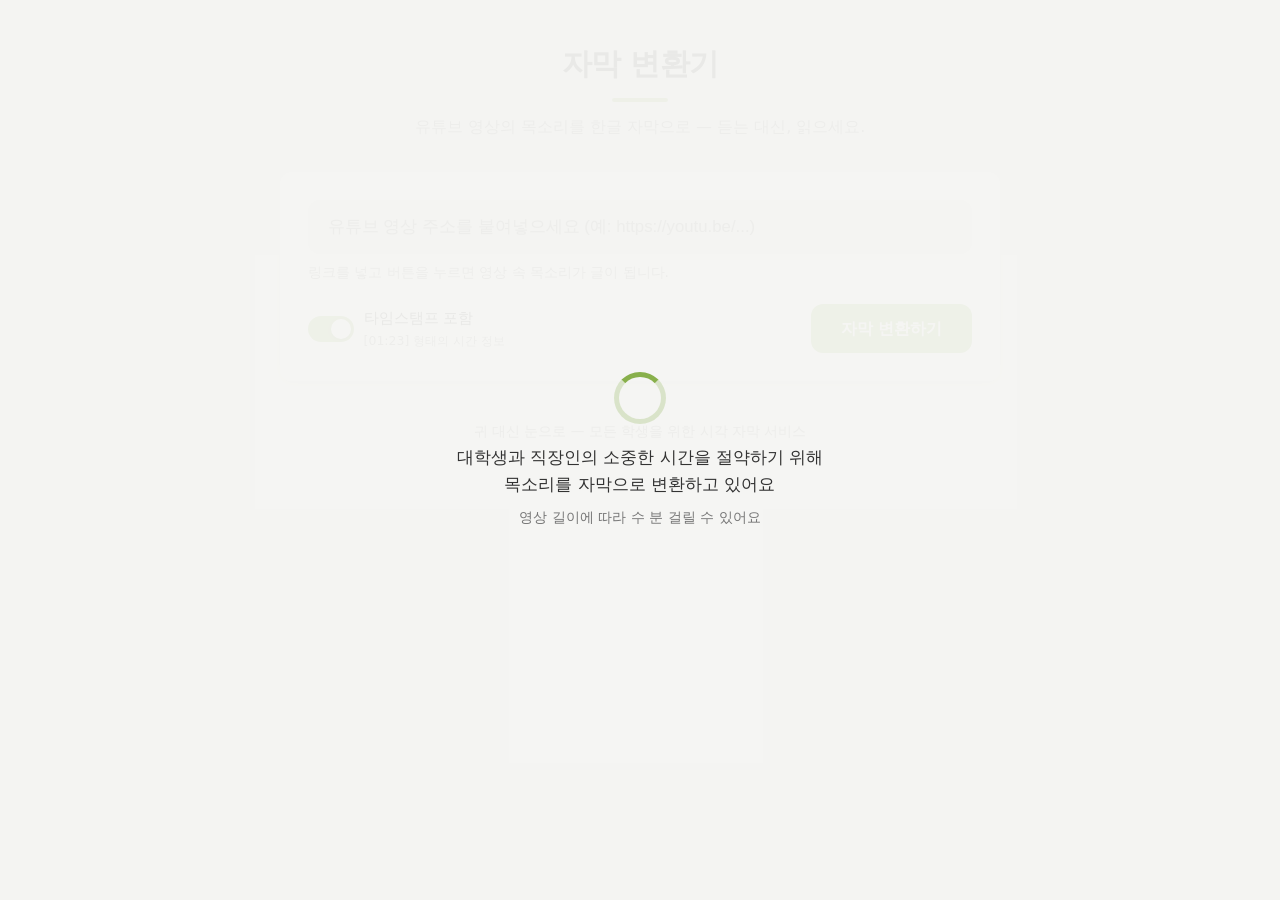
==== youtube-subtitle-converter/frontend/index.html @ aa68f44d "Add youtube-subtitle-converter app (CLI + web) with CI E2E workflow Core engine (yt-dlp audio fetch " ====
<!DOCTYPE html>
<html lang="ko">
<head>
<meta charset="UTF-8">
<meta name="viewport" content="width=device-width, initial-scale=1.0">
<title>자막 변환기 — 유튜브 목소리를 글로</title>
<link rel="stylesheet" href="css/style.css">
</head>
<body>
<main class="container">
  <header class="app-header">
    <h1>자막 변환기</h1>
    <p class="tagline">유튜브 영상의 목소리를 한글 자막으로 — 듣는 대신, 읽으세요.</p>
  </header>

  <!-- 항목 3: URL 입력창 + 타임스탬프 토글 + 변환 버튼 -->
  <section class="convert-card" aria-label="자막 변환 입력">
    <label for="url-input" class="visually-hidden">유튜브 영상 URL</label>
    <input id="url-input" type="url" inputmode="url" autocomplete="off" spellcheck="false"
           placeholder="유튜브 영상 주소를 붙여넣으세요 (예: https://youtu.be/...)"
           aria-describedby="url-help">
    <p id="url-help" class="help-text">링크를 넣고 버튼을 누르면 영상 속 목소리가 글이 됩니다.</p>

    <div class="options-row">
      <label class="toggle" for="ts-toggle">
        <input type="checkbox" id="ts-toggle" checked role="switch" aria-checked="true">
        <span class="track" aria-hidden="true"></span>
        <span class="toggle-label">타임스탬프 포함 <small>[01:23] 형태의 시간 정보</small></span>
      </label>
      <button id="convert-btn" type="button" class="btn-primary">자막 변환하기</button>
    </div>
    <p id="error-box" class="error" role="alert" hidden></p>
  </section>

  <!-- 항목 8: 로딩 오버레이 -->
  <div id="loading" class="loading-overlay" role="status" aria-live="polite" hidden>
    <div class="spinner" aria-hidden="true"></div>
    <p>대학생과 직장인의 소중한 시간을 절약하기 위해<br>목소리를 자막으로 변환하고 있어요</p>
    <p class="loading-sub">영상 길이에 따라 수 분 걸릴 수 있어요</p>
  </div>

  <!-- 항목 6: 미리보기 + 항목 9: 검색 + 항목 7: 저장 -->
  <section id="result" class="result-card" aria-label="변환 결과" hidden>
    <h2 id="video-title" class="video-title"></h2>

    <div class="search-row">
      <label for="search-input" class="visually-hidden">자막 내 검색</label>
      <input id="search-input" type="search" placeholder="자막에서 단어 검색 (예: 시험, 회의)"
             aria-controls="preview">
      <span id="search-count" class="search-count" aria-live="polite"></span>
      <div class="font-controls" role="group" aria-label="글자 크기 조절">
        <button id="font-minus" type="button" aria-label="글자 작게">가−</button>
        <button id="font-plus" type="button" aria-label="글자 크게">가+</button>
      </div>
    </div>

    <div id="preview" class="preview" tabindex="0" aria-label="변환된 자막 미리보기"></div>

    <button id="download-btn" type="button" class="btn-primary btn-download">TXT 파일로 저장하기</button>
  </section>

  <footer class="app-footer">
    <p>귀 대신 눈으로 — 모든 학생을 위한 시각 자막 서비스</p>
  </footer>
</main>
<script src="js/app.js"></script>
</body>
</html>
---- youtube-subtitle-converter/frontend/css/style.css ----
/* 자막 변환기 — 심플 앤 미니멀 (항목 2: 연그레이 배경 + 그리너리 포인트) */
:root {
  --bg-primary: #F5F5F3;    /* 연그레이 배경 */
  --bg-secondary: #EAEAE7;  /* 입력창 배경 */
  --greenery: #88B04B;      /* 그리너리 포인트 */
  --greenery-dark: #6F9A3B; /* 호버/강조 */
  --text-primary: #333333;
  --text-secondary: #777777;
  --error: #C0392B;
  --radius: 12px;
}

* { margin: 0; padding: 0; box-sizing: border-box; }

body {
  background: var(--bg-primary);
  color: var(--text-primary);
  font-family: "Pretendard", "Apple SD Gothic Neo", "Malgun Gothic", system-ui, sans-serif;
  line-height: 1.6;
  min-height: 100vh;
}

.container { max-width: 760px; margin: 0 auto; padding: 2.5rem 1.25rem 4rem; }

/* 헤더 */
.app-header { text-align: center; margin-bottom: 2rem; }
.app-header h1 { font-size: 1.9rem; font-weight: 700; letter-spacing: -0.02em; }
.app-header h1::after {
  content: ""; display: block; width: 56px; height: 4px;
  background: var(--greenery); border-radius: 2px; margin: 0.6rem auto 0;
}
.tagline { color: var(--text-secondary); margin-top: 0.75rem; font-size: 1rem; }

/* 항목 3: 입력 카드 — 링크 입력창과 변환 버튼만 깔끔하게 강조 */
.convert-card {
  background: #FFFFFF; border-radius: var(--radius);
  padding: 1.75rem; box-shadow: 0 2px 12px rgba(0,0,0,0.05);
}
#url-input {
  width: 100%; font-size: 1.05rem; padding: 0.95rem 1.1rem;
  background: var(--bg-secondary); color: var(--text-primary);
  border: 2px solid transparent; border-radius: var(--radius); outline: none;
  transition: border-color 0.2s, background 0.2s;
}
#url-input:focus { border-color: var(--greenery); background: #FFFFFF; }
.help-text { color: var(--text-secondary); font-size: 0.85rem; margin-top: 0.5rem; }

.options-row {
  display: flex; align-items: center; justify-content: space-between;
  gap: 1rem; margin-top: 1.25rem; flex-wrap: wrap;
}

/* 타임스탬프 토글 스위치 */
.toggle { display: inline-flex; align-items: center; gap: 0.6rem; cursor: pointer; }
.toggle input { position: absolute; opacity: 0; width: 0; height: 0; }
.toggle .track {
  width: 46px; height: 26px; border-radius: 13px; background: #CFCFC9;
  position: relative; transition: background 0.2s; flex-shrink: 0;
}
.toggle .track::after {
  content: ""; position: absolute; top: 3px; left: 3px; width: 20px; height: 20px;
  background: #FFFFFF; border-radius: 50%; transition: transform 0.2s;
  box-shadow: 0 1px 3px rgba(0,0,0,0.25);
}
.toggle input:checked + .track { background: var(--greenery); }
.toggle input:checked + .track::after { transform: translateX(20px); }
.toggle input:focus-visible + .track { outline: 3px solid var(--greenery-dark); outline-offset: 2px; }
.toggle-label { font-size: 0.95rem; }
.toggle-label small { display: block; color: var(--text-secondary); font-size: 0.78rem; }

/* 주 버튼 */
.btn-primary {
  background: var(--greenery); color: #FFFFFF; border: none; cursor: pointer;
  font-size: 1.02rem; font-weight: 600; padding: 0.85rem 1.9rem;
  border-radius: var(--radius); transition: background 0.2s, transform 0.1s;
}
.btn-primary:hover { background: var(--greenery-dark); }
.btn-primary:active { transform: scale(0.98); }
.btn-primary:focus-visible { outline: 3px solid var(--greenery-dark); outline-offset: 2px; }
.btn-primary:disabled { background: #B9CBA0; cursor: not-allowed; }

.error { margin-top: 1rem; color: var(--error); font-size: 0.92rem; }

/* 항목 8: 로딩 오버레이 */
.loading-overlay {
  position: fixed; inset: 0; background: rgba(245,245,243,0.94);
  display: flex; flex-direction: column; align-items: center; justify-content: center;
  text-align: center; z-index: 50; font-size: 1.05rem; padding: 1rem;
}
.spinner {
  width: 52px; height: 52px; border-radius: 50%;
  border: 5px solid rgba(136,176,75,0.25); border-top-color: var(--greenery);
  animation: spin 0.9s linear infinite; margin-bottom: 1.25rem;
}
@keyframes spin { to { transform: rotate(360deg); } }
.loading-sub { color: var(--text-secondary); font-size: 0.88rem; margin-top: 0.5rem; }
@media (prefers-reduced-motion: reduce) { .spinner { animation-duration: 2.5s; } }

/* 항목 6: 결과 카드 — 그리너리 테두리 미리보기 */
.result-card {
  background: #FFFFFF; border-radius: var(--radius);
  padding: 1.75rem; margin-top: 1.5rem; box-shadow: 0 2px 12px rgba(0,0,0,0.05);
}
.video-title { font-size: 1.15rem; font-weight: 700; margin-bottom: 1rem; word-break: keep-all; }

/* 항목 9: 검색줄 + 글자크기(접근성) */
.search-row { display: flex; align-items: center; gap: 0.6rem; flex-wrap: wrap; margin-bottom: 0.9rem; }
#search-input {
  flex: 1; min-width: 180px; padding: 0.55rem 0.9rem; font-size: 0.95rem;
  background: var(--bg-secondary); border: 2px solid transparent;
  border-radius: 8px; outline: none;
}
#search-input:focus { border-color: var(--greenery); background: #FFFFFF; }
.search-count { color: var(--text-secondary); font-size: 0.85rem; min-width: 4.5em; }
.font-controls { display: flex; gap: 0.3rem; }
.font-controls button {
  background: var(--bg-secondary); border: 1px solid #D8D8D3; border-radius: 8px;
  padding: 0.35rem 0.7rem; font-size: 0.9rem; cursor: pointer;
}
.font-controls button:hover { border-color: var(--greenery); }

.preview {
  border: 2px solid var(--greenery); border-radius: var(--radius);
  padding: 1.1rem 1.25rem; max-height: 46vh; overflow-y: auto;
  white-space: pre-wrap; word-break: keep-all;
  font-size: var(--preview-font, 1rem); background: #FDFDFC;
}
.preview:focus-visible { outline: 3px solid var(--greenery-dark); outline-offset: 2px; }
.preview mark { background: #DCEBC4; color: inherit; border-radius: 3px; padding: 0 2px; }
.preview mark.current { background: var(--greenery); color: #FFFFFF; }

.btn-download { width: 100%; margin-top: 1.1rem; }

.app-footer { text-align: center; color: var(--text-secondary); font-size: 0.85rem; margin-top: 2.5rem; }

/* 스크린리더 전용 라벨 */
.visually-hidden {
  position: absolute; width: 1px; height: 1px; margin: -1px;
  clip-path: inset(50%); overflow: hidden; white-space: nowrap;
}

/* 항목 10: 반응형 — 모바일(인강 보는 대학생 스마트폰) */
@media (max-width: 520px) {
  .container { padding: 1.5rem 0.9rem 3rem; }
  .app-header h1 { font-size: 1.55rem; }
  .convert-card, .result-card { padding: 1.2rem; }
  .options-row { flex-direction: column; align-items: stretch; }
  .btn-primary { width: 100%; }
  .preview { max-height: 55vh; }
}
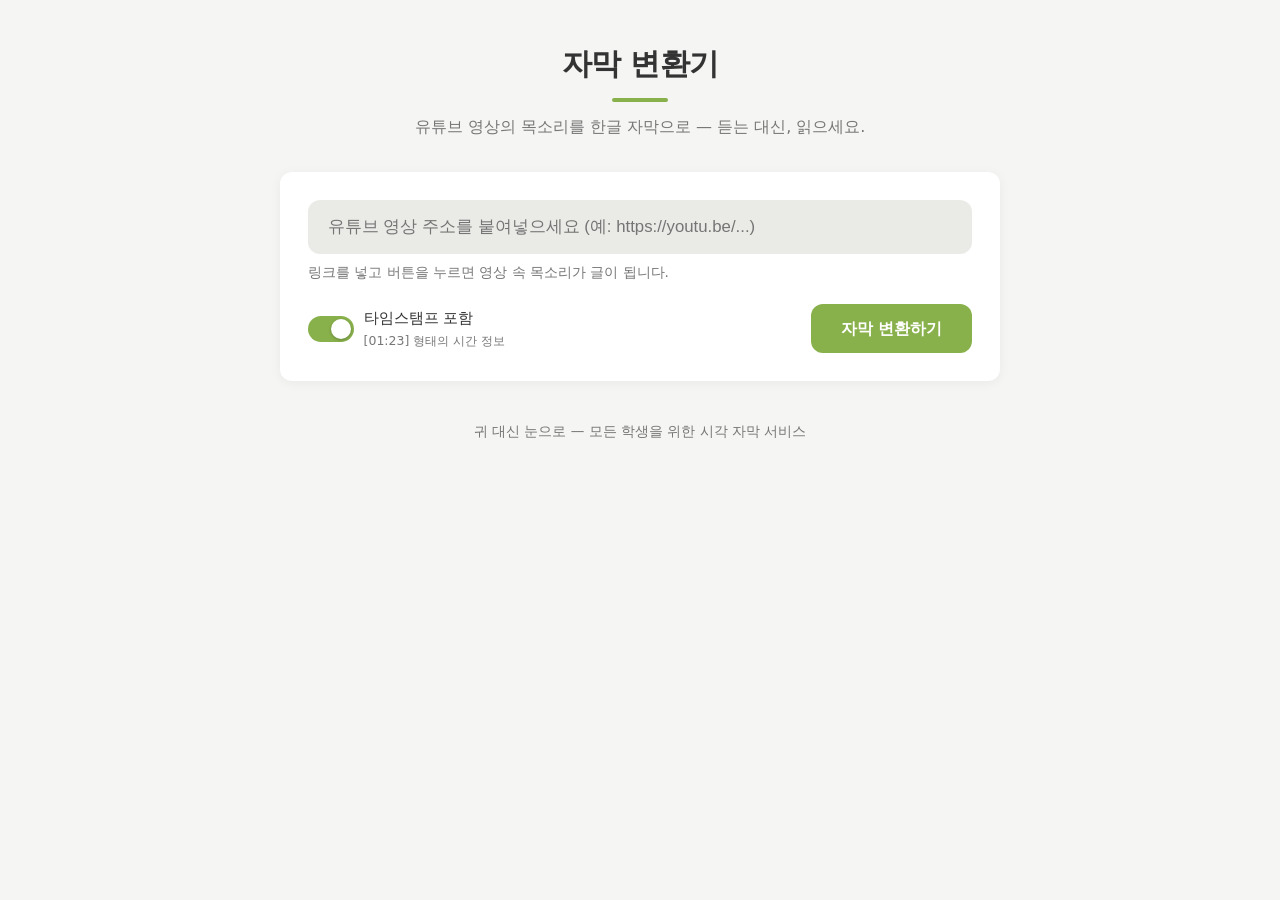
==== commit b9421f6a: "feat(subtitle-converter): real-time progress (stage/percent/detail) + robust browser open + phone LA" ====
--- a/youtube-subtitle-converter/frontend/index.html
+++ b/youtube-subtitle-converter/frontend/index.html
@@ -32,11 +32,19 @@
     <p id="error-box" class="error" role="alert" hidden></p>
   </section>
 
-  <!-- 항목 8: 로딩 오버레이 -->
+  <!-- 항목 8: 로딩 오버레이 (실시간 진행률) -->
   <div id="loading" class="loading-overlay" role="status" aria-live="polite" hidden>
     <div class="spinner" aria-hidden="true"></div>
-    <p>대학생과 직장인의 소중한 시간을 절약하기 위해<br>목소리를 자막으로 변환하고 있어요</p>
-    <p class="loading-sub">영상 길이에 따라 수 분 걸릴 수 있어요</p>
+    <p class="loading-stage" id="loading-stage">변환을 시작합니다</p>
+
+    <div class="progress-wrap" aria-hidden="true">
+      <div class="progress-bar" id="progress-bar" style="width:0%"></div>
+    </div>
+    <p class="progress-pct" id="progress-pct">0%</p>
+
+    <p class="loading-detail" id="loading-detail">잠시만요…</p>
+    <p class="loading-sub" id="loading-elapsed">경과 0초 · 영상 길이에 따라 수 분 걸릴 수 있어요</p>
+    <button type="button" id="cancel-btn" class="btn-cancel">취소</button>
   </div>
 
   <!-- 항목 6: 미리보기 + 항목 9: 검색 + 항목 7: 저장 -->
--- a/youtube-subtitle-converter/frontend/css/style.css
+++ b/youtube-subtitle-converter/frontend/css/style.css
@@ -11,6 +11,9 @@
 }
 
 * { margin: 0; padding: 0; box-sizing: border-box; }
+
+/* hidden 속성은 display 지정 요소(.loading-overlay 등)보다 우선해야 함 — 안 그러면 로딩이 안 꺼짐 */
+[hidden] { display: none !important; }
 
 body {
   background: var(--bg-primary);
@@ -96,6 +99,25 @@
 .loading-sub { color: var(--text-secondary); font-size: 0.88rem; margin-top: 0.5rem; }
 @media (prefers-reduced-motion: reduce) { .spinner { animation-duration: 2.5s; } }
 
+/* 실시간 진행률 표시 (단계 + 진행바 + % + 상세 + 경과) */
+.loading-stage { font-size: 1.12rem; font-weight: 700; margin-bottom: 0.9rem; }
+.progress-wrap {
+  width: min(420px, 82vw); height: 14px; background: #E3E3DE;
+  border-radius: 7px; overflow: hidden;
+}
+.progress-bar {
+  height: 100%; width: 0; background: var(--greenery);
+  border-radius: 7px; transition: width 0.4s ease;
+}
+.progress-pct { font-size: 1.05rem; font-weight: 700; color: var(--greenery-dark); margin-top: 0.5rem; }
+.loading-detail { color: var(--text-primary); font-size: 0.95rem; margin-top: 0.6rem; word-break: keep-all; }
+.btn-cancel {
+  margin-top: 1.4rem; background: transparent; color: var(--text-secondary);
+  border: 1px solid #CFCFC9; border-radius: var(--radius);
+  padding: 0.5rem 1.4rem; font-size: 0.9rem; cursor: pointer;
+}
+.btn-cancel:hover { border-color: var(--error); color: var(--error); }
+
 /* 항목 6: 결과 카드 — 그리너리 테두리 미리보기 */
 .result-card {
   background: #FFFFFF; border-radius: var(--radius);
